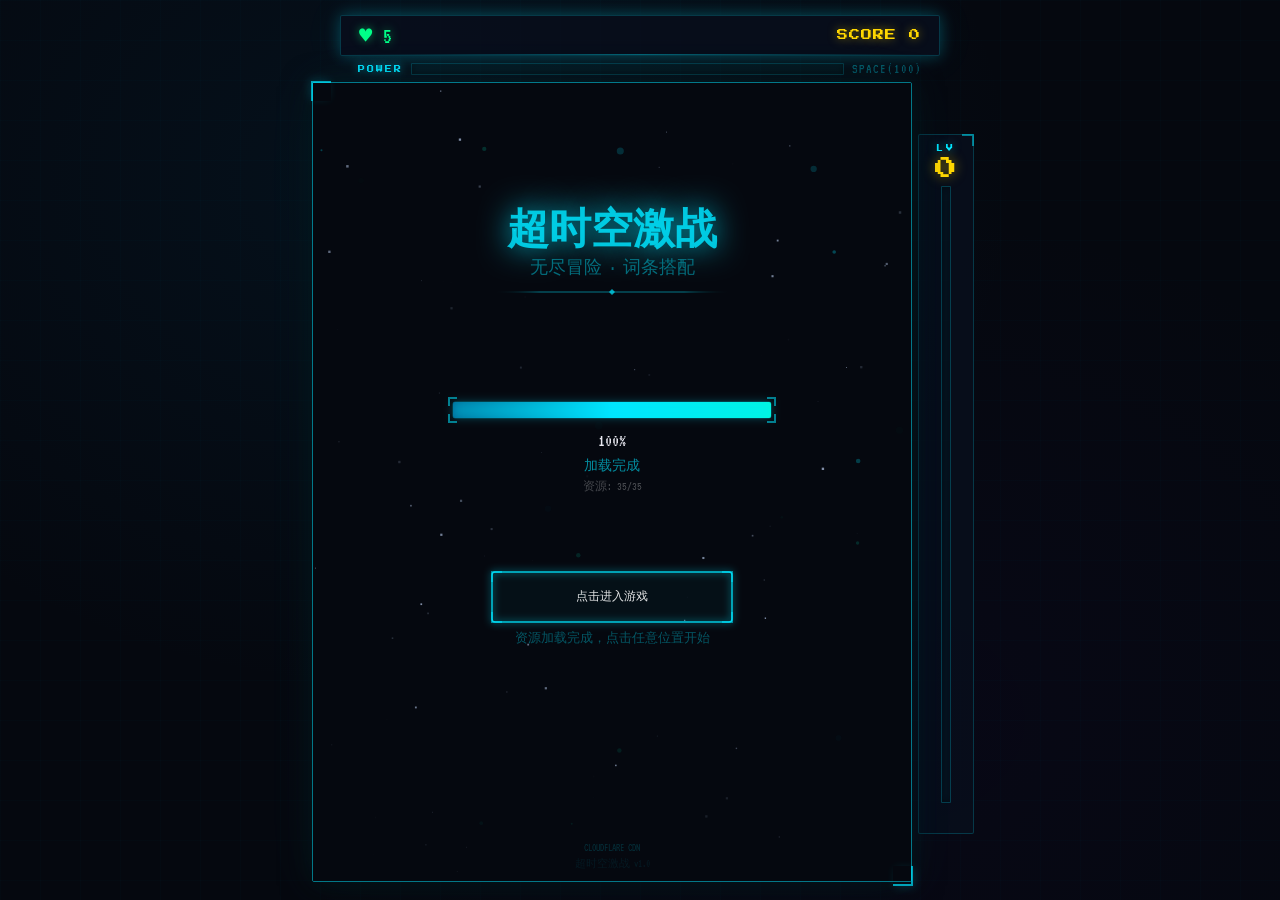
==== game/index.html @ 492d4cd5 "项目优化" ====
<!DOCTYPE html>
<html lang="zh">
<head>
    <meta charset="UTF-8">
    <meta name="viewport" content="width=device-width, initial-scale=1.0, maximum-scale=1.0, user-scalable=no, viewport-fit=cover">
    <title>超时空激战</title>
    <style>
        @import url('https://fonts.googleapis.com/css2?family=Press+Start+2P&family=VT323&display=swap');

        @font-face {
            font-family: 'HYPixel';
            src: url('font/HYPixel11pxU-2.ttf') format('truetype');
        }

        * {
            margin: 0;
            padding: 0;
            box-sizing: border-box;
        }

        :root {
            --sci-bg:             #05080f;
            --sci-bg-panel:       rgba(8, 14, 28, 0.88);
            --sci-bg-card:        rgba(12, 18, 38, 0.92);
            --sci-primary:        #00e5ff;
            --sci-primary-dim:    rgba(0, 229, 255, 0.12);
            --sci-primary-glow:   rgba(0, 229, 255, 0.35);
            --sci-accent:         #00ffcc;
            --sci-gold:           #ffd700;
            --sci-green:          #00ff88;
            --sci-red:            #ff3355;
            --sci-magenta:        #ff00e5;
            --sci-white:          #e8e8f0;
            --sci-dim:            rgba(255, 255, 255, 0.3);
            --sci-border:         rgba(0, 229, 255, 0.2);
            --sci-border-bright:  rgba(0, 229, 255, 0.5);
            --sci-glow-cyan:      0 0 15px rgba(0, 229, 255, 0.25), 0 0 40px rgba(0, 229, 255, 0.08);
            --sci-glow-green:     0 0 12px rgba(0, 255, 136, 0.3);
            --sci-glow-red:       0 0 12px rgba(255, 51, 85, 0.3);
            --sci-glow-gold:      0 0 12px rgba(255, 215, 0, 0.3);
            --sci-rare:           #00ff88;
            --sci-epic:           #bb66ff;
            --sci-legendary:      #ff3355;
        }

        body {
            display: flex;
            flex-direction: column;
            align-items: center;
            justify-content: center;
            min-height: 100vh;
            background:
                radial-gradient(ellipse at 30% 20%, rgba(0, 80, 120, 0.12) 0%, transparent 50%),
                radial-gradient(ellipse at 70% 80%, rgba(40, 0, 100, 0.08) 0%, transparent 50%),
                var(--sci-bg);
            font-family: 'VT323', monospace;
            overflow: hidden;
            touch-action: manipulation;
        }

        /* 细网格背景装饰 */
        body::before {
            content: '';
            position: fixed;
            top: 0; left: 0; right: 0; bottom: 0;
            background-image:
                linear-gradient(rgba(0, 229, 255, 0.015) 1px, transparent 1px),
                linear-gradient(90deg, rgba(0, 229, 255, 0.015) 1px, transparent 1px);
            background-size: 40px 40px;
            pointer-events: none;
            z-index: 0;
        }

        #game-wrap {
            display: flex;
            flex-direction: column;
            align-items: center;
            gap: 4px;
            position: relative;
            z-index: 1;
        }

        #game-row {
            display: flex;
            align-items: center;
            gap: 6px;
        }

        /* ── 通用面板样式 ── */
        .sci-panel {
            background: var(--sci-bg-panel);
            border: 1px solid var(--sci-border);
            backdrop-filter: blur(4px);
            -webkit-backdrop-filter: blur(4px);
            position: relative;
        }
        .sci-panel::before {
            content: '';
            position: absolute;
            top: -1px; left: -1px; right: -1px; bottom: -1px;
            border-radius: inherit;
            background: linear-gradient(135deg, rgba(0,229,255,0.15) 0%, transparent 40%, transparent 60%, rgba(0,229,255,0.08) 100%);
            pointer-events: none;
            z-index: 0;
        }

        /* ── 角落装饰 ── */
        .sci-corner {
            position: relative;
        }
        .sci-corner::after {
            content: '';
            position: absolute;
            top: -1px; left: -1px;
            width: 12px; height: 12px;
            border-top: 2px solid var(--sci-primary);
            border-left: 2px solid var(--sci-primary);
            opacity: 0.6;
            pointer-events: none;
        }

        /* ── Top Bar ── */
        #top-bar {
            display: flex;
            justify-content: space-between;
            align-items: center;
            width: 600px;
            padding: 7px 18px;
            background: var(--sci-bg-panel);
            border: 1px solid var(--sci-border);
            border-radius: 2px;
            box-shadow: var(--sci-glow-cyan);
            position: relative;
            overflow: hidden;
        }
        #top-bar::after {
            content: '';
            position: absolute;
            bottom: 0; left: 0; right: 0;
            height: 1px;
            background: linear-gradient(90deg, transparent, var(--sci-primary), transparent);
            opacity: 0.4;
        }

        #top-bar .life {
            color: var(--sci-green);
            font-family: 'VT323', monospace;
            font-size: 22px;
            font-weight: 400;
            width: 100px;
            text-shadow: 0 0 10px rgba(0, 255, 136, 0.5);
            letter-spacing: 1px;
        }

        #top-bar .score {
            color: var(--sci-gold);
            font-family: 'Press Start 2P', monospace;
            font-size: 11px;
            font-weight: 400;
            width: 150px;
            text-align: right;
            text-shadow: 0 0 10px rgba(255, 215, 0, 0.5);
            letter-spacing: 1px;
        }

        /* ── Boss Bar ── */
        #top-bar .boss-bar-wrap {
            display: none;
            flex: 1;
            flex-direction: column;
            align-items: center;
            gap: 3px;
            margin: 0 12px;
        }
        #top-bar .boss-bar-wrap.active { display: flex; }

        #top-bar .boss-name {
            color: var(--sci-red);
            font-family: 'VT323', monospace;
            font-size: 14px;
            letter-spacing: 3px;
            text-transform: uppercase;
            text-shadow: 0 0 10px rgba(255, 51, 85, 0.5);
        }

        #top-bar .boss-bar-bg {
            width: 100%;
            max-width: 280px;
            height: 14px;
            background: rgba(255, 51, 85, 0.06);
            border: 1px solid rgba(255, 51, 85, 0.25);
            border-radius: 1px;
            overflow: hidden;
            box-shadow: inset 0 0 6px rgba(0,0,0,0.6);
        }

        #top-bar .boss-bar-fill {
            height: 100%;
            background: linear-gradient(90deg, #ff3355, #ff6644, #ff3355);
            background-size: 200% 100%;
            animation: bossBarShimmer 2s linear infinite;
            width: 100%;
            transition: width 0.15s ease-out;
            border-radius: 1px;
            box-shadow: 0 0 10px rgba(255, 51, 85, 0.5);
        }

        @keyframes bossBarShimmer {
            0% { background-position: 200% 0; }
            100% { background-position: -200% 0; }
        }

        /* ── Energy Bar ── */
        #energy-bar-wrap {
            display: flex;
            align-items: center;
            gap: 8px;
            width: 600px;
            padding: 2px 18px;
        }

        #energy-label {
            color: var(--sci-primary);
            font-family: 'Press Start 2P', monospace;
            font-size: 7px;
            white-space: nowrap;
            letter-spacing: 2px;
            text-shadow: 0 0 8px rgba(0, 229, 255, 0.6);
        }

        #energy-bar-bg {
            flex: 1;
            height: 12px;
            background: rgba(0, 229, 255, 0.04);
            border: 1px solid rgba(0, 229, 255, 0.15);
            border-radius: 1px;
            overflow: hidden;
            box-shadow: inset 0 0 6px rgba(0,0,0,0.5);
        }

        #energy-bar-fill {
            height: 100%;
            background: linear-gradient(90deg, #003366, #00e5ff, #00ffcc);
            width: 0%;
            transition: width 0.15s ease-out;
            border-radius: 1px;
            box-shadow: 0 0 8px rgba(0, 229, 255, 0.4);
            position: relative;
        }
        #energy-bar-fill::after {
            content: '';
            position: absolute;
            top: 0; right: 0;
            width: 4px; height: 100%;
            background: rgba(255,255,255,0.6);
            border-radius: 1px;
        }

        #energy-bar-fill.full {
            background: linear-gradient(90deg, #ff8800, #ffd700, #fff3b0);
            box-shadow: 0 0 16px rgba(255, 215, 0, 0.8), 0 0 30px rgba(255, 215, 0, 0.3);
            animation: energyPulse 0.4s ease-in-out infinite alternate;
        }

        @keyframes energyPulse {
            0% { box-shadow: 0 0 10px rgba(255,215,0,0.5), 0 0 20px rgba(255,215,0,0.2); }
            100% { box-shadow: 0 0 20px rgba(255,215,0,1), 0 0 40px rgba(255,215,0,0.5); }
        }

        #energy-key-hint {
            color: rgba(0, 229, 255, 0.35);
            font-family: 'VT323', monospace;
            font-size: 14px;
            white-space: nowrap;
            letter-spacing: 1px;
        }

        /* ── Canvas ── */
        #canvas-wrap {
            position: relative;
            display: inline-block;
        }

        #canvas-inner {
            position: relative;
            display: inline-block;
        }

        canvas {
            border: 1px solid var(--sci-border-bright);
            border-radius: 2px;
            image-rendering: pixelated;
            image-rendering: crisp-edges;
            display: block;
            box-shadow:
                0 0 30px rgba(0, 229, 255, 0.08),
                0 0 60px rgba(0, 229, 255, 0.04),
                0 4px 30px rgba(0, 0, 0, 0.7),
                inset 0 0 60px rgba(0, 229, 255, 0.02);
            position: relative;
            z-index: 1;
            touch-action: none;
        }
        /* Canvas 四角光标装饰 */
        #canvas-wrap::before,
        #canvas-wrap::after {
            content: '';
            position: absolute;
            width: 18px; height: 18px;
            z-index: 2;
            pointer-events: none;
        }
        #canvas-wrap::before {
            top: -1px; left: -1px;
            border-top: 2px solid var(--sci-primary);
            border-left: 2px solid var(--sci-primary);
            opacity: 0.7;
            box-shadow: -2px -2px 8px rgba(0, 229, 255, 0.2);
        }
        #canvas-wrap::after {
            bottom: -1px; right: -1px;
            border-bottom: 2px solid var(--sci-primary);
            border-right: 2px solid var(--sci-primary);
            opacity: 0.7;
            box-shadow: 2px 2px 8px rgba(0, 229, 255, 0.2);
        }

        #crt-overlay {
            display: none;
        }

        /* ── Level Bar ── */
        #level-bar {
            display: flex;
            flex-direction: column;
            align-items: center;
            width: 56px;
            height: 700px;
            padding: 10px 5px;
            gap: 6px;
            background: var(--sci-bg-panel);
            border: 1px solid var(--sci-border);
            border-radius: 2px;
            position: relative;
        }
        #level-bar::after {
            content: '';
            position: absolute;
            top: -1px; right: -1px;
            width: 10px; height: 10px;
            border-top: 2px solid var(--sci-primary);
            border-right: 2px solid var(--sci-primary);
            opacity: 0.5;
            pointer-events: none;
        }

        #level-label {
            color: var(--sci-primary);
            font-family: 'Press Start 2P', monospace;
            font-size: 7px;
            letter-spacing: 3px;
            text-shadow: 0 0 8px rgba(0, 229, 255, 0.5);
        }

        #level-num {
            color: var(--sci-gold);
            font-family: 'Press Start 2P', monospace;
            font-size: 22px;
            line-height: 1;
            text-shadow: 0 0 12px rgba(255, 215, 0, 0.5);
        }

        #level-track {
            width: 10px;
            height: 100%;
            background: rgba(0, 229, 255, 0.04);
            border: 1px solid var(--sci-border);
            border-radius: 1px;
            overflow: hidden;
            display: flex;
            flex-direction: column;
            justify-content: flex-start;
            box-shadow: inset 0 0 6px rgba(0,0,0,0.5);
        }

        #level-fill {
            width: 100%;
            background: linear-gradient(180deg, #00ffcc, #00e5ff);
            border-radius: 1px;
            transition: height 0.3s ease-out;
            height: 0%;
            flex-shrink: 0;
            box-shadow: 0 0 6px rgba(0, 229, 255, 0.5);
        }

        #level-next {
            color: var(--sci-dim);
            font-family: 'VT323', monospace;
            font-size: 12px;
            text-align: center;
            min-height: 14px;
            letter-spacing: 0.5px;
        }

        #buff-list {
            display: flex;
            flex-direction: column;
            align-items: center;
            gap: 3px;
            width: 100%;
            padding: 4px 0;
        }

        .buff-tag {
            font-family: 'HYPixel', monospace;
            font-size: 14px;
            padding: 2px 6px;
            border-radius: 1px;
            background: rgba(0, 229, 255, 0.04);
            border-left: 2px solid var(--sci-white);
            border: 1px solid rgba(0, 229, 255, 0.08);
            border-left: 2px solid var(--sci-white);
            white-space: nowrap;
            width: 100%;
            text-align: center;
        }

        /* ── Mobile Layout Overrides ── */
        .is-mobile body {
            justify-content: flex-start;
            overflow: hidden;
            position: fixed;
            width: 100%;
            height: 100%;
            height: 100dvh;
        }

        .is-mobile #game-wrap {
            display: flex;
            flex-direction: column;
            align-items: center;
            width: 100vw;
            height: 100vh;
            height: 100dvh;
            gap: 0;
            transform: none !important;
            transform-origin: initial;
        }

        .is-mobile #top-bar,
        .is-mobile #energy-bar-wrap {
            display: none !important;
        }

        .is-mobile #game-row {
            display: flex;
            flex-direction: column;
            align-items: center;
            flex: 1;
            min-height: 0;
            gap: 0;
            width: 100%;
        }

        .is-mobile #game-row > div:first-child {
            display: none;
        }

        .is-mobile #level-bar {
            display: none !important;
        }

        .is-mobile #canvas-wrap {
            position: relative;
            display: flex;
            justify-content: center;
            align-items: center;
            width: 100%;
            flex: 1;
            min-height: 0;
            overflow: hidden;
        }

        .is-mobile #canvas-inner {
            position: relative;
            display: inline-block;
            line-height: 0;
        }

        .is-mobile #canvas-wrap::before,
        .is-mobile #canvas-wrap::after {
            display: none;
        }

        .is-mobile canvas {
            border: none;
            border-radius: 0;
            box-shadow: none;
            display: block;
            margin: 0 auto;
        }

        /* ── Mobile HUD Overlay ── */
        #mobile-hud-overlay { display: none; }
        .is-mobile #mobile-hud-overlay {
            display: flex;
            flex-direction: column;
            gap: 2px;
            position: absolute;
            top: 0; left: 0; right: 0;
            padding: 6px 10px;
            padding-top: calc(6px + env(safe-area-inset-top, 0px));
            background: linear-gradient(180deg, rgba(5,8,15,0.75) 0%, rgba(5,8,15,0.3) 70%, transparent 100%);
            z-index: 5;
            pointer-events: none;
        }

        .mhud-row {
            display: flex;
            justify-content: space-between;
            align-items: center;
        }
        .mhud-life {
            color: #00ff88;
            font-family: 'VT323', monospace;
            font-size: 20px;
            text-shadow: 0 0 8px rgba(0,255,136,0.5);
        }
        .mhud-level {
            color: #ffd700;
            font-family: 'Press Start 2P', monospace;
            font-size: 10px;
            text-shadow: 0 0 8px rgba(255,215,0,0.5);
        }
        .mhud-score {
            color: #ffd700;
            font-family: 'Press Start 2P', monospace;
            font-size: 10px;
            text-shadow: 0 0 8px rgba(255,215,0,0.5);
        }
        .mhud-energy-row {
            display: flex;
            align-items: center;
            gap: 6px;
        }
        .mhud-energy-bg {
            flex: 1;
            height: 8px;
            background: rgba(0,229,255,0.08);
            border: 1px solid rgba(0,229,255,0.2);
            border-radius: 1px;
            overflow: hidden;
        }
        .mhud-energy-fill {
            height: 100%;
            background: linear-gradient(90deg, #003366, #00e5ff, #00ffcc);
            width: 0%;
            transition: width 0.15s ease-out;
            border-radius: 1px;
        }
        .mhud-energy-fill.full {
            background: linear-gradient(90deg, #ff8800, #ffd700, #fff3b0);
            animation: energyPulse 0.4s ease-in-out infinite alternate;
        }
        .mhud-energy-hint {
            color: rgba(0,229,255,0.5);
            font-family: 'VT323', monospace;
            font-size: 13px;
            white-space: nowrap;
            min-width: 55px;
        }
        .mhud-boss-row {
            display: none;
            align-items: center;
            gap: 6px;
        }
        .mhud-boss-row.active { display: flex; }
        .mhud-boss-name {
            color: #ff3355;
            font-family: 'VT323', monospace;
            font-size: 12px;
            letter-spacing: 2px;
            white-space: nowrap;
        }
        .mhud-boss-bg {
            flex: 1;
            height: 10px;
            background: rgba(255,51,85,0.08);
            border: 1px solid rgba(255,51,85,0.25);
            border-radius: 1px;
            overflow: hidden;
        }
        .mhud-boss-fill {
            height: 100%;
            background: linear-gradient(90deg, #ff3355, #ff6644, #ff3355);
            width: 100%;
            transition: width 0.15s ease-out;
            border-radius: 1px;
        }

        /* ── Mobile Buff Overlay ── */
        #mobile-buff-overlay { display: none; }
        .is-mobile #mobile-buff-overlay {
            display: flex;
            flex-wrap: wrap;
            gap: 3px;
            position: absolute;
            bottom: 4px;
            left: 4px;
            max-width: 50%;
            z-index: 5;
            pointer-events: none;
        }
        .is-mobile #mobile-buff-overlay:empty { display: none; }
        .mbuff-tag {
            font-family: 'HYPixel', monospace;
            font-size: 11px;
            padding: 1px 4px;
            background: rgba(5,8,15,0.7);
            border-left: 2px solid #e8e8f0;
            white-space: nowrap;
        }

        /* ── Mobile Level Overlay ── */
        #mobile-level-overlay { display: none; }
        .is-mobile #mobile-level-overlay {
            display: flex;
            align-items: center;
            gap: 4px;
            position: absolute;
            bottom: 88px;
            right: 4px;
            padding: 2px 6px;
            background: rgba(5,8,15,0.6);
            border: 1px solid rgba(0,229,255,0.15);
            border-radius: 2px;
            z-index: 5;
            pointer-events: none;
        }
        #mlevel-num {
            color: #ffd700;
            font-family: 'Press Start 2P', monospace;
            font-size: 10px;
        }
        .mlevel-bar-bg {
            width: 40px;
            height: 6px;
            background: rgba(0,229,255,0.08);
            border: 1px solid rgba(0,229,255,0.15);
            border-radius: 1px;
            overflow: hidden;
        }
        .mlevel-bar-fill {
            height: 100%;
            background: linear-gradient(90deg, #00ffcc, #00e5ff);
            width: 0%;
            transition: width 0.3s ease-out;
            border-radius: 1px;
        }
        #mlevel-next {
            color: rgba(255,255,255,0.3);
            font-family: 'VT323', monospace;
            font-size: 11px;
        }

        /* ── Mobile Controls Area ── (hidden, replaced by canvas overlays) */
        #mobile-controls { display: none !important; }

        /* ── Mobile Canvas Overlay Buttons ── */
        .mobile-overlay-btn {
            display: none;
            position: absolute;
            z-index: 10;
            pointer-events: auto;
            touch-action: manipulation;
            -webkit-tap-highlight-color: transparent;
            user-select: none;
        }
        .is-mobile .mobile-overlay-btn { display: flex; }

        #mobile-oc-overlay {
            right: 12px;
            bottom: 16px;
            width: 64px;
            height: 64px;
            border-radius: 50%;
            background: rgba(255,215,0,0.1);
            border: 2px solid rgba(255,215,0,0.35);
            align-items: center;
            justify-content: center;
            color: rgba(255,215,0,0.8);
            font-family: 'Press Start 2P', monospace;
            font-size: 10px;
        }

        #mobile-pause-overlay {
            left: 8px;
            top: 8px;
            width: 40px;
            height: 40px;
            border-radius: 2px;
            background: rgba(8,14,28,0.82);
            border: 1px solid rgba(0,229,255,0.25);
            align-items: center;
            justify-content: center;
            gap: 3px;
        }
        #mobile-pause-overlay span {
            display: block;
            width: 4px;
            height: 14px;
            background: rgba(0,229,255,0.6);
            border-radius: 1px;
        }

        /* ── Mobile Landscape ── */
        @media (orientation: landscape) {
            .is-mobile #mobile-oc-overlay {
                width: 56px;
                height: 56px;
                font-size: 9px;
            }
        }
    </style>
</head>
<body>
    <div id="game-wrap">
        <div id="top-bar">
            <span class="life">&#9829; <span id="life-val">5</span></span>
            <span id="stage-info" style="display:none;color:#00e5ff;font-family:'Press Start 2P',monospace;font-size:9px;letter-spacing:2px;text-shadow:0 0 10px rgba(0,229,255,0.6);"></span>
            <div class="boss-bar-wrap" id="boss-bar-wrap">
                <span class="boss-name" id="boss-name">BOSS</span>
                <div class="boss-bar-bg">
                    <div class="boss-bar-fill" id="boss-bar-fill"></div>
                </div>
            </div>
            <span class="score">SCORE <span id="score-val">0</span></span>
        </div>
        <div id="energy-bar-wrap">
            <span id="energy-label">POWER</span>
            <div id="energy-bar-bg">
                <div id="energy-bar-fill"></div>
            </div>
            <span id="energy-key-hint">SPACE(100)</span>
        </div>
        <div id="game-row">
            <div>
                <div id="buff-list"></div>
            </div>
            <div id="canvas-wrap">
                <div id="canvas-inner">
                    <canvas id="gameCanvas"></canvas>
                    <div id="crt-overlay"></div>
                    <!-- Mobile overlay buttons (hidden on desktop via CSS) -->
                    <div id="mobile-pause-overlay" class="mobile-overlay-btn"><span></span><span></span></div>
                    <div id="mobile-oc-overlay" class="mobile-overlay-btn">OC</div>
                    <!-- Mobile HUD overlays (hidden on desktop via CSS) -->
                    <div id="mobile-hud-overlay">
                        <div class="mhud-row">
                            <span class="mhud-life">&#9829; <span id="mhud-life-val">5</span></span>
                            <span class="mhud-level">Lv.<span id="mhud-level-num">0</span></span>
                            <span class="mhud-score">SCORE <span id="mhud-score-val">0</span></span>
                        </div>
                        <div class="mhud-energy-row">
                            <div class="mhud-energy-bg">
                                <div class="mhud-energy-fill" id="mhud-energy-fill"></div>
                            </div>
                            <span class="mhud-energy-hint" id="mhud-energy-hint">OC(100)</span>
                        </div>
                        <div class="mhud-boss-row" id="mhud-boss-row">
                            <span class="mhud-boss-name" id="mhud-boss-name">BOSS</span>
                            <div class="mhud-boss-bg">
                                <div class="mhud-boss-fill" id="mhud-boss-fill"></div>
                            </div>
                        </div>
                    </div>
                    <div id="mobile-buff-overlay"></div>
                    <div id="mobile-level-overlay">
                        <span id="mlevel-num">0</span>
                        <div class="mlevel-bar-bg"><div class="mlevel-bar-fill" id="mlevel-fill"></div></div>
                        <span id="mlevel-next"></span>
                    </div>
                </div>
            </div>
            <div id="mobile-controls"></div>
            <div id="level-bar">
                <div id="level-label">LV</div>
                <div id="level-num">0</div>
                <div id="level-track">
                    <div id="level-fill"></div>
                </div>
                <div id="level-next"></div>
            </div>
        </div>
    </div>
    <script>var IS_MOBILE=/Mobi|Android|iPhone|iPad/i.test(navigator.userAgent)||('ontouchstart' in window&&Math.min(window.innerWidth,window.innerHeight)<768);if(IS_MOBILE)document.body.classList.add('is-mobile');</script>
    <script src="js/core.js"></script>
    <script src="js/constants.js"></script>
    <script src="js/save.js"></script>
    <script src="js/audio.js"></script>
    <script src="js/state.js"></script>
    <script src="js/levels.js"></script>
    <script src="js/entities/particle.js"></script>
    <script src="js/systems/background.js"></script>
    <script src="js/systems/collision.js"></script>
    <script src="js/ui/common.js"></script>

    <!-- 战机注册表 + 具体战机 -->
    <script src="js/entities/craft.js"></script>
    <script src="js/crafts/default.js"></script>
    <script src="js/crafts/skysovereign.js"></script>
    <script src="js/crafts/mozi.js"></script>
    <script src="js/crafts/chiHong.js"></script>
    <script src="js/systems/buff.js"></script>
    <script src="js/ui/hud.js"></script>
    <script src="js/ui/startScreen.js"></script>
    <script src="js/ui/levelMap.js"></script>
    <script src="js/ui/debugger.js"></script>
    <script src="js/ui/pauseOverlay.js"></script>
    <script src="js/ui/gameOver.js"></script>
    <script src="js/entities/player.js"></script>
    <script src="js/entities/bullet.js"></script>
    <script src="js/entities/gem.js"></script>

    <!-- 敌人注册表 + 具体敌人 -->
    <script src="js/entities/enemy.js"></script>
    <script src="js/entities/enemies/basic.js"></script>
    <script src="js/entities/enemies/shooter.js"></script>
    <script src="js/entities/enemies/rusher.js"></script>
    <script src="js/entities/enemies/minion.js"></script>
    <script src="js/entities/enemies/spinner.js"></script>
    <script src="js/entities/enemies/phantom.js"></script>

    <!-- Boss 注册表 + 具体 Boss -->
    <script src="js/entities/boss.js"></script>
    <script src="js/entities/bosses/one_eye_king.js"></script>
    <script src="js/entities/bosses/night_fury.js"></script>
    <script src="js/entities/bosses/ice_evil_king.js"></script>
    <script src="js/entities/bosses/julingshen.js"></script>

    <script src="js/input.js"></script>
    <script src="js/gameLoop.js"></script>
    <script src="js/main.js"></script>
    <script src="js/mobile.js"></script>
</body>
</html>
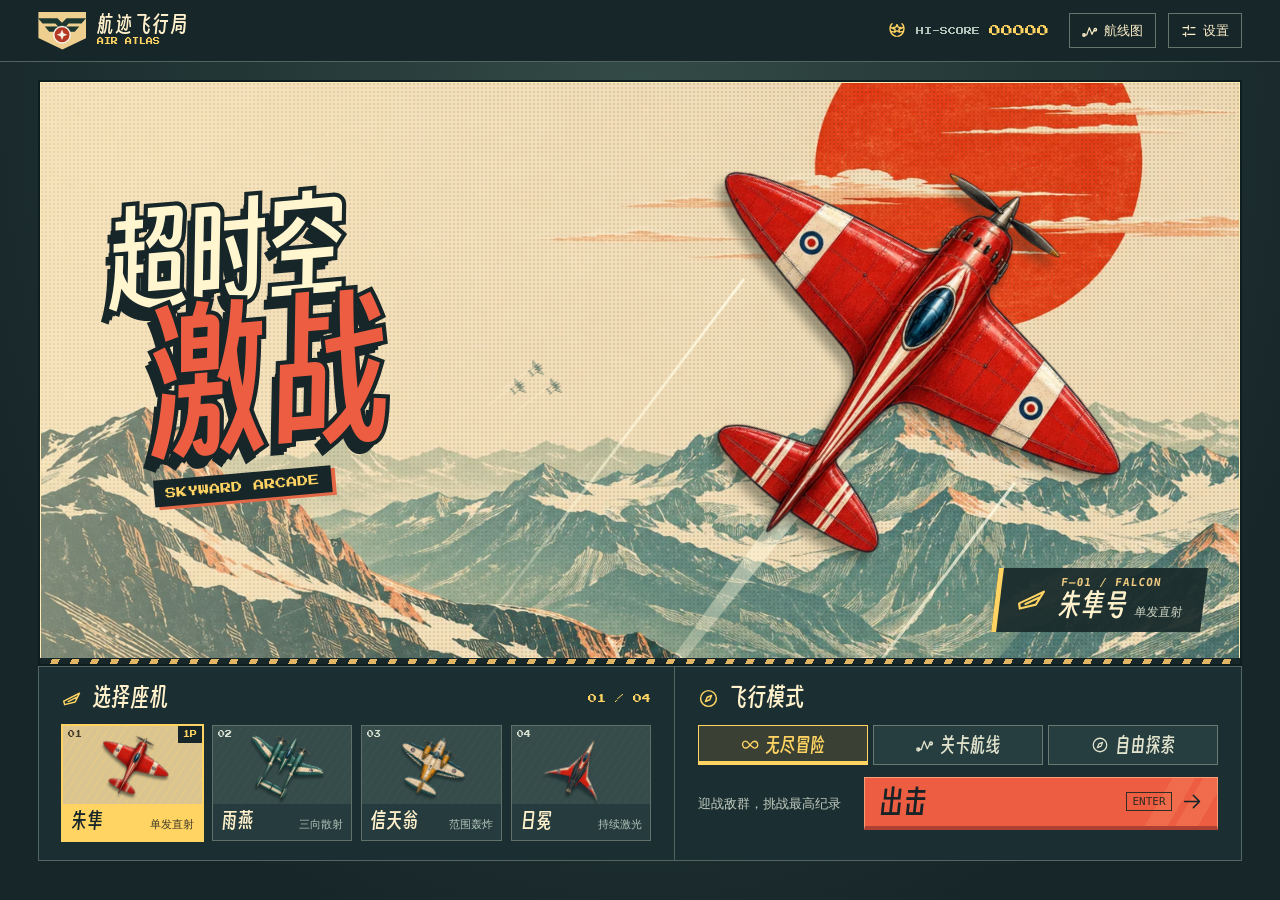
==== commit 03ea98c9: "深度修改" ====
--- a/game/index.html
+++ b/game/index.html
@@ -1,799 +1,76 @@
-<!DOCTYPE html>
-<html lang="zh">
+<!doctype html>
+<html lang="zh-CN">
 <head>
-    <meta charset="UTF-8">
-    <meta name="viewport" content="width=device-width, initial-scale=1.0, maximum-scale=1.0, user-scalable=no, viewport-fit=cover">
-    <title>超时空激战</title>
-    <style>
-        @import url('https://fonts.googleapis.com/css2?family=Press+Start+2P&family=VT323&display=swap');
-
-        @font-face {
-            font-family: 'HYPixel';
-            src: url('font/HYPixel11pxU-2.ttf') format('truetype');
-        }
-
-        * {
-            margin: 0;
-            padding: 0;
-            box-sizing: border-box;
-        }
-
-        :root {
-            --sci-bg:             #05080f;
-            --sci-bg-panel:       rgba(8, 14, 28, 0.88);
-            --sci-bg-card:        rgba(12, 18, 38, 0.92);
-            --sci-primary:        #00e5ff;
-            --sci-primary-dim:    rgba(0, 229, 255, 0.12);
-            --sci-primary-glow:   rgba(0, 229, 255, 0.35);
-            --sci-accent:         #00ffcc;
-            --sci-gold:           #ffd700;
-            --sci-green:          #00ff88;
-            --sci-red:            #ff3355;
-            --sci-magenta:        #ff00e5;
-            --sci-white:          #e8e8f0;
-            --sci-dim:            rgba(255, 255, 255, 0.3);
-            --sci-border:         rgba(0, 229, 255, 0.2);
-            --sci-border-bright:  rgba(0, 229, 255, 0.5);
-            --sci-glow-cyan:      0 0 15px rgba(0, 229, 255, 0.25), 0 0 40px rgba(0, 229, 255, 0.08);
-            --sci-glow-green:     0 0 12px rgba(0, 255, 136, 0.3);
-            --sci-glow-red:       0 0 12px rgba(255, 51, 85, 0.3);
-            --sci-glow-gold:      0 0 12px rgba(255, 215, 0, 0.3);
-            --sci-rare:           #00ff88;
-            --sci-epic:           #bb66ff;
-            --sci-legendary:      #ff3355;
-        }
-
-        body {
-            display: flex;
-            flex-direction: column;
-            align-items: center;
-            justify-content: center;
-            min-height: 100vh;
-            background:
-                radial-gradient(ellipse at 30% 20%, rgba(0, 80, 120, 0.12) 0%, transparent 50%),
-                radial-gradient(ellipse at 70% 80%, rgba(40, 0, 100, 0.08) 0%, transparent 50%),
-                var(--sci-bg);
-            font-family: 'VT323', monospace;
-            overflow: hidden;
-            touch-action: manipulation;
-        }
-
-        /* 细网格背景装饰 */
-        body::before {
-            content: '';
-            position: fixed;
-            top: 0; left: 0; right: 0; bottom: 0;
-            background-image:
-                linear-gradient(rgba(0, 229, 255, 0.015) 1px, transparent 1px),
-                linear-gradient(90deg, rgba(0, 229, 255, 0.015) 1px, transparent 1px);
-            background-size: 40px 40px;
-            pointer-events: none;
-            z-index: 0;
-        }
-
-        #game-wrap {
-            display: flex;
-            flex-direction: column;
-            align-items: center;
-            gap: 4px;
-            position: relative;
-            z-index: 1;
-        }
-
-        #game-row {
-            display: flex;
-            align-items: center;
-            gap: 6px;
-        }
-
-        /* ── 通用面板样式 ── */
-        .sci-panel {
-            background: var(--sci-bg-panel);
-            border: 1px solid var(--sci-border);
-            backdrop-filter: blur(4px);
-            -webkit-backdrop-filter: blur(4px);
-            position: relative;
-        }
-        .sci-panel::before {
-            content: '';
-            position: absolute;
-            top: -1px; left: -1px; right: -1px; bottom: -1px;
-            border-radius: inherit;
-            background: linear-gradient(135deg, rgba(0,229,255,0.15) 0%, transparent 40%, transparent 60%, rgba(0,229,255,0.08) 100%);
-            pointer-events: none;
-            z-index: 0;
-        }
-
-        /* ── 角落装饰 ── */
-        .sci-corner {
-            position: relative;
-        }
-        .sci-corner::after {
-            content: '';
-            position: absolute;
-            top: -1px; left: -1px;
-            width: 12px; height: 12px;
-            border-top: 2px solid var(--sci-primary);
-            border-left: 2px solid var(--sci-primary);
-            opacity: 0.6;
-            pointer-events: none;
-        }
-
-        /* ── Top Bar ── */
-        #top-bar {
-            display: flex;
-            justify-content: space-between;
-            align-items: center;
-            width: 600px;
-            padding: 7px 18px;
-            background: var(--sci-bg-panel);
-            border: 1px solid var(--sci-border);
-            border-radius: 2px;
-            box-shadow: var(--sci-glow-cyan);
-            position: relative;
-            overflow: hidden;
-        }
-        #top-bar::after {
-            content: '';
-            position: absolute;
-            bottom: 0; left: 0; right: 0;
-            height: 1px;
-            background: linear-gradient(90deg, transparent, var(--sci-primary), transparent);
-            opacity: 0.4;
-        }
-
-        #top-bar .life {
-            color: var(--sci-green);
-            font-family: 'VT323', monospace;
-            font-size: 22px;
-            font-weight: 400;
-            width: 100px;
-            text-shadow: 0 0 10px rgba(0, 255, 136, 0.5);
-            letter-spacing: 1px;
-        }
-
-        #top-bar .score {
-            color: var(--sci-gold);
-            font-family: 'Press Start 2P', monospace;
-            font-size: 11px;
-            font-weight: 400;
-            width: 150px;
-            text-align: right;
-            text-shadow: 0 0 10px rgba(255, 215, 0, 0.5);
-            letter-spacing: 1px;
-        }
-
-        /* ── Boss Bar ── */
-        #top-bar .boss-bar-wrap {
-            display: none;
-            flex: 1;
-            flex-direction: column;
-            align-items: center;
-            gap: 3px;
-            margin: 0 12px;
-        }
-        #top-bar .boss-bar-wrap.active { display: flex; }
-
-        #top-bar .boss-name {
-            color: var(--sci-red);
-            font-family: 'VT323', monospace;
-            font-size: 14px;
-            letter-spacing: 3px;
-            text-transform: uppercase;
-            text-shadow: 0 0 10px rgba(255, 51, 85, 0.5);
-        }
-
-        #top-bar .boss-bar-bg {
-            width: 100%;
-            max-width: 280px;
-            height: 14px;
-            background: rgba(255, 51, 85, 0.06);
-            border: 1px solid rgba(255, 51, 85, 0.25);
-            border-radius: 1px;
-            overflow: hidden;
-            box-shadow: inset 0 0 6px rgba(0,0,0,0.6);
-        }
-
-        #top-bar .boss-bar-fill {
-            height: 100%;
-            background: linear-gradient(90deg, #ff3355, #ff6644, #ff3355);
-            background-size: 200% 100%;
-            animation: bossBarShimmer 2s linear infinite;
-            width: 100%;
-            transition: width 0.15s ease-out;
-            border-radius: 1px;
-            box-shadow: 0 0 10px rgba(255, 51, 85, 0.5);
-        }
-
-        @keyframes bossBarShimmer {
-            0% { background-position: 200% 0; }
-            100% { background-position: -200% 0; }
-        }
-
-        /* ── Energy Bar ── */
-        #energy-bar-wrap {
-            display: flex;
-            align-items: center;
-            gap: 8px;
-            width: 600px;
-            padding: 2px 18px;
-        }
-
-        #energy-label {
-            color: var(--sci-primary);
-            font-family: 'Press Start 2P', monospace;
-            font-size: 7px;
-            white-space: nowrap;
-            letter-spacing: 2px;
-            text-shadow: 0 0 8px rgba(0, 229, 255, 0.6);
-        }
-
-        #energy-bar-bg {
-            flex: 1;
-            height: 12px;
-            background: rgba(0, 229, 255, 0.04);
-            border: 1px solid rgba(0, 229, 255, 0.15);
-            border-radius: 1px;
-            overflow: hidden;
-            box-shadow: inset 0 0 6px rgba(0,0,0,0.5);
-        }
-
-        #energy-bar-fill {
-            height: 100%;
-            background: linear-gradient(90deg, #003366, #00e5ff, #00ffcc);
-            width: 0%;
-            transition: width 0.15s ease-out;
-            border-radius: 1px;
-            box-shadow: 0 0 8px rgba(0, 229, 255, 0.4);
-            position: relative;
-        }
-        #energy-bar-fill::after {
-            content: '';
-            position: absolute;
-            top: 0; right: 0;
-            width: 4px; height: 100%;
-            background: rgba(255,255,255,0.6);
-            border-radius: 1px;
-        }
-
-        #energy-bar-fill.full {
-            background: linear-gradient(90deg, #ff8800, #ffd700, #fff3b0);
-            box-shadow: 0 0 16px rgba(255, 215, 0, 0.8), 0 0 30px rgba(255, 215, 0, 0.3);
-            animation: energyPulse 0.4s ease-in-out infinite alternate;
-        }
-
-        @keyframes energyPulse {
-            0% { box-shadow: 0 0 10px rgba(255,215,0,0.5), 0 0 20px rgba(255,215,0,0.2); }
-            100% { box-shadow: 0 0 20px rgba(255,215,0,1), 0 0 40px rgba(255,215,0,0.5); }
-        }
-
-        #energy-key-hint {
-            color: rgba(0, 229, 255, 0.35);
-            font-family: 'VT323', monospace;
-            font-size: 14px;
-            white-space: nowrap;
-            letter-spacing: 1px;
-        }
-
-        /* ── Canvas ── */
-        #canvas-wrap {
-            position: relative;
-            display: inline-block;
-        }
-
-        #canvas-inner {
-            position: relative;
-            display: inline-block;
-        }
-
-        canvas {
-            border: 1px solid var(--sci-border-bright);
-            border-radius: 2px;
-            image-rendering: pixelated;
-            image-rendering: crisp-edges;
-            display: block;
-            box-shadow:
-                0 0 30px rgba(0, 229, 255, 0.08),
-                0 0 60px rgba(0, 229, 255, 0.04),
-                0 4px 30px rgba(0, 0, 0, 0.7),
-                inset 0 0 60px rgba(0, 229, 255, 0.02);
-            position: relative;
-            z-index: 1;
-            touch-action: none;
-        }
-        /* Canvas 四角光标装饰 */
-        #canvas-wrap::before,
-        #canvas-wrap::after {
-            content: '';
-            position: absolute;
-            width: 18px; height: 18px;
-            z-index: 2;
-            pointer-events: none;
-        }
-        #canvas-wrap::before {
-            top: -1px; left: -1px;
-            border-top: 2px solid var(--sci-primary);
-            border-left: 2px solid var(--sci-primary);
-            opacity: 0.7;
-            box-shadow: -2px -2px 8px rgba(0, 229, 255, 0.2);
-        }
-        #canvas-wrap::after {
-            bottom: -1px; right: -1px;
-            border-bottom: 2px solid var(--sci-primary);
-            border-right: 2px solid var(--sci-primary);
-            opacity: 0.7;
-            box-shadow: 2px 2px 8px rgba(0, 229, 255, 0.2);
-        }
-
-        #crt-overlay {
-            display: none;
-        }
-
-        /* ── Level Bar ── */
-        #level-bar {
-            display: flex;
-            flex-direction: column;
-            align-items: center;
-            width: 56px;
-            height: 700px;
-            padding: 10px 5px;
-            gap: 6px;
-            background: var(--sci-bg-panel);
-            border: 1px solid var(--sci-border);
-            border-radius: 2px;
-            position: relative;
-        }
-        #level-bar::after {
-            content: '';
-            position: absolute;
-            top: -1px; right: -1px;
-            width: 10px; height: 10px;
-            border-top: 2px solid var(--sci-primary);
-            border-right: 2px solid var(--sci-primary);
-            opacity: 0.5;
-            pointer-events: none;
-        }
-
-        #level-label {
-            color: var(--sci-primary);
-            font-family: 'Press Start 2P', monospace;
-            font-size: 7px;
-            letter-spacing: 3px;
-            text-shadow: 0 0 8px rgba(0, 229, 255, 0.5);
-        }
-
-        #level-num {
-            color: var(--sci-gold);
-            font-family: 'Press Start 2P', monospace;
-            font-size: 22px;
-            line-height: 1;
-            text-shadow: 0 0 12px rgba(255, 215, 0, 0.5);
-        }
-
-        #level-track {
-            width: 10px;
-            height: 100%;
-            background: rgba(0, 229, 255, 0.04);
-            border: 1px solid var(--sci-border);
-            border-radius: 1px;
-            overflow: hidden;
-            display: flex;
-            flex-direction: column;
-            justify-content: flex-start;
-            box-shadow: inset 0 0 6px rgba(0,0,0,0.5);
-        }
-
-        #level-fill {
-            width: 100%;
-            background: linear-gradient(180deg, #00ffcc, #00e5ff);
-            border-radius: 1px;
-            transition: height 0.3s ease-out;
-            height: 0%;
-            flex-shrink: 0;
-            box-shadow: 0 0 6px rgba(0, 229, 255, 0.5);
-        }
-
-        #level-next {
-            color: var(--sci-dim);
-            font-family: 'VT323', monospace;
-            font-size: 12px;
-            text-align: center;
-            min-height: 14px;
-            letter-spacing: 0.5px;
-        }
-
-        #buff-list {
-            display: flex;
-            flex-direction: column;
-            align-items: center;
-            gap: 3px;
-            width: 100%;
-            padding: 4px 0;
-        }
-
-        .buff-tag {
-            font-family: 'HYPixel', monospace;
-            font-size: 14px;
-            padding: 2px 6px;
-            border-radius: 1px;
-            background: rgba(0, 229, 255, 0.04);
-            border-left: 2px solid var(--sci-white);
-            border: 1px solid rgba(0, 229, 255, 0.08);
-            border-left: 2px solid var(--sci-white);
-            white-space: nowrap;
-            width: 100%;
-            text-align: center;
-        }
-
-        /* ── Mobile Layout Overrides ── */
-        .is-mobile body {
-            justify-content: flex-start;
-            overflow: hidden;
-            position: fixed;
-            width: 100%;
-            height: 100%;
-            height: 100dvh;
-        }
-
-        .is-mobile #game-wrap {
-            display: flex;
-            flex-direction: column;
-            align-items: center;
-            width: 100vw;
-            height: 100vh;
-            height: 100dvh;
-            gap: 0;
-            transform: none !important;
-            transform-origin: initial;
-        }
-
-        .is-mobile #top-bar,
-        .is-mobile #energy-bar-wrap {
-            display: none !important;
-        }
-
-        .is-mobile #game-row {
-            display: flex;
-            flex-direction: column;
-            align-items: center;
-            flex: 1;
-            min-height: 0;
-            gap: 0;
-            width: 100%;
-        }
-
-        .is-mobile #game-row > div:first-child {
-            display: none;
-        }
-
-        .is-mobile #level-bar {
-            display: none !important;
-        }
-
-        .is-mobile #canvas-wrap {
-            position: relative;
-            display: flex;
-            justify-content: center;
-            align-items: center;
-            width: 100%;
-            flex: 1;
-            min-height: 0;
-            overflow: hidden;
-        }
-
-        .is-mobile #canvas-inner {
-            position: relative;
-            display: inline-block;
-            line-height: 0;
-        }
-
-        .is-mobile #canvas-wrap::before,
-        .is-mobile #canvas-wrap::after {
-            display: none;
-        }
-
-        .is-mobile canvas {
-            border: none;
-            border-radius: 0;
-            box-shadow: none;
-            display: block;
-            margin: 0 auto;
-        }
-
-        /* ── Mobile HUD Overlay ── */
-        #mobile-hud-overlay { display: none; }
-        .is-mobile #mobile-hud-overlay {
-            display: flex;
-            flex-direction: column;
-            gap: 2px;
-            position: absolute;
-            top: 0; left: 0; right: 0;
-            padding: 6px 10px;
-            padding-top: calc(6px + env(safe-area-inset-top, 0px));
-            background: linear-gradient(180deg, rgba(5,8,15,0.75) 0%, rgba(5,8,15,0.3) 70%, transparent 100%);
-            z-index: 5;
-            pointer-events: none;
-        }
-
-        .mhud-row {
-            display: flex;
-            justify-content: space-between;
-            align-items: center;
-        }
-        .mhud-life {
-            color: #00ff88;
-            font-family: 'VT323', monospace;
-            font-size: 20px;
-            text-shadow: 0 0 8px rgba(0,255,136,0.5);
-        }
-        .mhud-level {
-            color: #ffd700;
-            font-family: 'Press Start 2P', monospace;
-            font-size: 10px;
-            text-shadow: 0 0 8px rgba(255,215,0,0.5);
-        }
-        .mhud-score {
-            color: #ffd700;
-            font-family: 'Press Start 2P', monospace;
-            font-size: 10px;
-            text-shadow: 0 0 8px rgba(255,215,0,0.5);
-        }
-        .mhud-energy-row {
-            display: flex;
-            align-items: center;
-            gap: 6px;
-        }
-        .mhud-energy-bg {
-            flex: 1;
-            height: 8px;
-            background: rgba(0,229,255,0.08);
-            border: 1px solid rgba(0,229,255,0.2);
-            border-radius: 1px;
-            overflow: hidden;
-        }
-        .mhud-energy-fill {
-            height: 100%;
-            background: linear-gradient(90deg, #003366, #00e5ff, #00ffcc);
-            width: 0%;
-            transition: width 0.15s ease-out;
-            border-radius: 1px;
-        }
-        .mhud-energy-fill.full {
-            background: linear-gradient(90deg, #ff8800, #ffd700, #fff3b0);
-            animation: energyPulse 0.4s ease-in-out infinite alternate;
-        }
-        .mhud-energy-hint {
-            color: rgba(0,229,255,0.5);
-            font-family: 'VT323', monospace;
-            font-size: 13px;
-            white-space: nowrap;
-            min-width: 55px;
-        }
-        .mhud-boss-row {
-            display: none;
-            align-items: center;
-            gap: 6px;
-        }
-        .mhud-boss-row.active { display: flex; }
-        .mhud-boss-name {
-            color: #ff3355;
-            font-family: 'VT323', monospace;
-            font-size: 12px;
-            letter-spacing: 2px;
-            white-space: nowrap;
-        }
-        .mhud-boss-bg {
-            flex: 1;
-            height: 10px;
-            background: rgba(255,51,85,0.08);
-            border: 1px solid rgba(255,51,85,0.25);
-            border-radius: 1px;
-            overflow: hidden;
-        }
-        .mhud-boss-fill {
-            height: 100%;
-            background: linear-gradient(90deg, #ff3355, #ff6644, #ff3355);
-            width: 100%;
-            transition: width 0.15s ease-out;
-            border-radius: 1px;
-        }
-
-        /* ── Mobile Buff Overlay ── */
-        #mobile-buff-overlay { display: none; }
-        .is-mobile #mobile-buff-overlay {
-            display: flex;
-            flex-wrap: wrap;
-            gap: 3px;
-            position: absolute;
-            bottom: 4px;
-            left: 4px;
-            max-width: 50%;
-            z-index: 5;
-            pointer-events: none;
-        }
-        .is-mobile #mobile-buff-overlay:empty { display: none; }
-        .mbuff-tag {
-            font-family: 'HYPixel', monospace;
-            font-size: 11px;
-            padding: 1px 4px;
-            background: rgba(5,8,15,0.7);
-            border-left: 2px solid #e8e8f0;
-            white-space: nowrap;
-        }
-
-        /* ── Mobile Level Overlay ── */
-        #mobile-level-overlay { display: none; }
-        .is-mobile #mobile-level-overlay {
-            display: flex;
-            align-items: center;
-            gap: 4px;
-            position: absolute;
-            bottom: 88px;
-            right: 4px;
-            padding: 2px 6px;
-            background: rgba(5,8,15,0.6);
-            border: 1px solid rgba(0,229,255,0.15);
-            border-radius: 2px;
-            z-index: 5;
-            pointer-events: none;
-        }
-        #mlevel-num {
-            color: #ffd700;
-            font-family: 'Press Start 2P', monospace;
-            font-size: 10px;
-        }
-        .mlevel-bar-bg {
-            width: 40px;
-            height: 6px;
-            background: rgba(0,229,255,0.08);
-            border: 1px solid rgba(0,229,255,0.15);
-            border-radius: 1px;
-            overflow: hidden;
-        }
-        .mlevel-bar-fill {
-            height: 100%;
-            background: linear-gradient(90deg, #00ffcc, #00e5ff);
-            width: 0%;
-            transition: width 0.3s ease-out;
-            border-radius: 1px;
-        }
-        #mlevel-next {
-            color: rgba(255,255,255,0.3);
-            font-family: 'VT323', monospace;
-            font-size: 11px;
-        }
-
-        /* ── Mobile Controls Area ── (hidden, replaced by canvas overlays) */
-        #mobile-controls { display: none !important; }
-
-        /* ── Mobile Canvas Overlay Buttons ── */
-        .mobile-overlay-btn {
-            display: none;
-            position: absolute;
-            z-index: 10;
-            pointer-events: auto;
-            touch-action: manipulation;
-            -webkit-tap-highlight-color: transparent;
-            user-select: none;
-        }
-        .is-mobile .mobile-overlay-btn { display: flex; }
-
-        #mobile-oc-overlay {
-            right: 12px;
-            bottom: 16px;
-            width: 64px;
-            height: 64px;
-            border-radius: 50%;
-            background: rgba(255,215,0,0.1);
-            border: 2px solid rgba(255,215,0,0.35);
-            align-items: center;
-            justify-content: center;
-            color: rgba(255,215,0,0.8);
-            font-family: 'Press Start 2P', monospace;
-            font-size: 10px;
-        }
-
-        #mobile-pause-overlay {
-            left: 8px;
-            top: 8px;
-            width: 40px;
-            height: 40px;
-            border-radius: 2px;
-            background: rgba(8,14,28,0.82);
-            border: 1px solid rgba(0,229,255,0.25);
-            align-items: center;
-            justify-content: center;
-            gap: 3px;
-        }
-        #mobile-pause-overlay span {
-            display: block;
-            width: 4px;
-            height: 14px;
-            background: rgba(0,229,255,0.6);
-            border-radius: 1px;
-        }
-
-        /* ── Mobile Landscape ── */
-        @media (orientation: landscape) {
-            .is-mobile #mobile-oc-overlay {
-                width: 56px;
-                height: 56px;
-                font-size: 9px;
-            }
-        }
-    </style>
+    <meta charset="utf-8">
+    <meta name="viewport" content="width=device-width, initial-scale=1, viewport-fit=cover">
+    <meta name="theme-color" content="#172629">
+    <title>超时空激战 · 航迹飞行局</title>
+    <link rel="icon" href="art/roundel.svg" type="image/svg+xml">
+    <link rel="stylesheet" href="interface.css">
+    <link rel="stylesheet" href="arcade-menu.css">
+    <link rel="stylesheet" href="flight.css">
 </head>
 <body>
-    <div id="game-wrap">
-        <div id="top-bar">
-            <span class="life">&#9829; <span id="life-val">5</span></span>
-            <span id="stage-info" style="display:none;color:#00e5ff;font-family:'Press Start 2P',monospace;font-size:9px;letter-spacing:2px;text-shadow:0 0 10px rgba(0,229,255,0.6);"></span>
-            <div class="boss-bar-wrap" id="boss-bar-wrap">
-                <span class="boss-name" id="boss-name">BOSS</span>
-                <div class="boss-bar-bg">
-                    <div class="boss-bar-fill" id="boss-bar-fill"></div>
+    <header class="mast">
+        <div class="mast-inner">
+            <button class="brand" data-action="hangar" id="nav-hangar" aria-label="返回飞行机库" aria-current="page">
+                <img src="art/roundel.svg" width="48" height="40" alt=""><span><b>航迹飞行局</b><small>AIR ATLAS</small></span>
+            </button>
+            <div class="pilot-record" aria-label="最高纪录"><i data-icon="laurel"></i><span lang="en">HI-SCORE</span><b id="best-score" class="mono">00000</b></div>
+            <button class="command" data-action="routes" id="nav-routes"><i data-icon="route"></i><span>航线图</span></button>
+            <button class="command" id="open-settings" data-action="settings" aria-label="设置"><i data-icon="sliders"></i><span>设置</span></button>
+        </div>
+    </header>
+    <main id="lobby" aria-labelledby="game-title">
+        <div class="command-deck">
+            <section class="poster" aria-labelledby="game-title">
+                <canvas id="hangar-sky" aria-hidden="true"></canvas>
+                <div class="poster-title"><h1 id="game-title"><span>超时空</span><strong>激战</strong></h1><span class="title-kicker" lang="en">SKYWARD ARCADE</span></div>
+                <div class="flyby"><div class="formation"><span class="wing-trail left"></span><span class="wing-trail right"></span><span class="engine-flare"></span><img id="poster-plane" src="art/default.webp" alt=""></div></div>
+                <div class="pilot-tag"><i data-icon="wing"></i><div><small id="plane-code" class="en"></small><strong id="plane-title"></strong><span id="plane-role"></span></div></div>
+            </section>
+            <section class="fleet" aria-labelledby="fleet-title">
+                <header class="section-bar"><h2 id="fleet-title"><i data-icon="wing"></i>选择座机</h2><span id="fleet-count" class="mono"></span></header>
+                <div id="fleet-options"></div>
+            </section>
+            <section class="dispatch" aria-labelledby="dispatch-title">
+                <header class="section-bar"><h2 id="dispatch-title"><i data-icon="compass"></i>飞行模式</h2></header>
+                <div id="mode-options" role="group" aria-labelledby="dispatch-title"></div>
+                <div class="sortie-line"><p id="mode-brief"></p><button type="button" class="primary launch" id="launch" data-action="launch"><span>出击</span><kbd>ENTER</kbd><i data-icon="arrow"></i></button></div>
+            </section>
+        </div>
+    </main>
+    <main id="routes" class="desk" hidden>
+        <div class="route-layout">
+            <section class="route-poster">
+                <div class="section-eyebrow">ROUTE ATLAS</div><h1>航线图</h1>
+                <div id="map-diagram"></div><div class="route-map-note"><b id="map-name"></b><span id="map-progress"></span></div>
+            </section>
+            <section class="schedule"><header class="section-bar"><h2>选择作战航段</h2><span class="mono">01 — 07</span></header><div id="route-list"></div><button class="primary" data-action="start-level">执飞此航段 <i data-icon="arrow"></i></button></section>
+        </div>
+    </main>
+    <main id="flight" hidden>
+        <div class="flight-layout">
+            <div class="airspace">
+                <canvas id="gameCanvas" width="600" height="800" tabindex="-1" aria-label="飞行空域，使用方向键、WASD 或触屏拖动战机"></canvas>
+                <div class="field-alert" id="field-alert" role="status" hidden></div>
+            </div>
+            <aside class="instruments" aria-label="飞行仪表">
+                <header class="instrument-title"><div><small class="en" id="flight-heading">FLIGHT LOG</small><h2 id="flight-mode"></h2></div><button data-action="pause" id="pause" aria-label="暂停飞行"><i data-icon="pause"></i></button></header>
+                <div class="score-read"><span>飞行得分</span><b id="flight-score" class="mono"></b></div>
+                <div class="dials">
+                    <div class="dial"><span>机体</span><div class="life-pips" id="life-pips"></div></div>
+                    <div class="dial"><span>升级进度</span><div class="meter" id="xp-meter" role="progressbar" aria-label="升级进度" aria-valuemin="0" aria-valuemax="100"><i id="xp-bar"></i></div><b id="level-read"></b></div>
                 </div>
-            </div>
-            <span class="score">SCORE <span id="score-val">0</span></span>
+                <div class="log-craft"><img id="flight-craft" alt=""><div><small class="en" id="flight-code"></small><b id="flight-name"></b></div></div>
+                <section class="loadout"><h3>已装配</h3><p id="buff-log"></p></section>
+                <button class="boost" id="boost" data-action="boost"><i data-icon="bolt"></i><span>超频</span><b class="mono" id="energy-read"></b></button>
+                <p class="control-note" id="control-note"></p>
+            </aside>
         </div>
-        <div id="energy-bar-wrap">
-            <span id="energy-label">POWER</span>
-            <div id="energy-bar-bg">
-                <div id="energy-bar-fill"></div>
-            </div>
-            <span id="energy-key-hint">SPACE(100)</span>
-        </div>
-        <div id="game-row">
-            <div>
-                <div id="buff-list"></div>
-            </div>
-            <div id="canvas-wrap">
-                <div id="canvas-inner">
-                    <canvas id="gameCanvas"></canvas>
-                    <div id="crt-overlay"></div>
-                    <!-- Mobile overlay buttons (hidden on desktop via CSS) -->
-                    <div id="mobile-pause-overlay" class="mobile-overlay-btn"><span></span><span></span></div>
-                    <div id="mobile-oc-overlay" class="mobile-overlay-btn">OC</div>
-                    <!-- Mobile HUD overlays (hidden on desktop via CSS) -->
-                    <div id="mobile-hud-overlay">
-                        <div class="mhud-row">
-                            <span class="mhud-life">&#9829; <span id="mhud-life-val">5</span></span>
-                            <span class="mhud-level">Lv.<span id="mhud-level-num">0</span></span>
-                            <span class="mhud-score">SCORE <span id="mhud-score-val">0</span></span>
-                        </div>
-                        <div class="mhud-energy-row">
-                            <div class="mhud-energy-bg">
-                                <div class="mhud-energy-fill" id="mhud-energy-fill"></div>
-                            </div>
-                            <span class="mhud-energy-hint" id="mhud-energy-hint">OC(100)</span>
-                        </div>
-                        <div class="mhud-boss-row" id="mhud-boss-row">
-                            <span class="mhud-boss-name" id="mhud-boss-name">BOSS</span>
-                            <div class="mhud-boss-bg">
-                                <div class="mhud-boss-fill" id="mhud-boss-fill"></div>
-                            </div>
-                        </div>
-                    </div>
-                    <div id="mobile-buff-overlay"></div>
-                    <div id="mobile-level-overlay">
-                        <span id="mlevel-num">0</span>
-                        <div class="mlevel-bar-bg"><div class="mlevel-bar-fill" id="mlevel-fill"></div></div>
-                        <span id="mlevel-next"></span>
-                    </div>
-                </div>
-            </div>
-            <div id="mobile-controls"></div>
-            <div id="level-bar">
-                <div id="level-label">LV</div>
-                <div id="level-num">0</div>
-                <div id="level-track">
-                    <div id="level-fill"></div>
-                </div>
-                <div id="level-next"></div>
-            </div>
-        </div>
-    </div>
-    <script>var IS_MOBILE=/Mobi|Android|iPhone|iPad/i.test(navigator.userAgent)||('ontouchstart' in window&&Math.min(window.innerWidth,window.innerHeight)<768);if(IS_MOBILE)document.body.classList.add('is-mobile');</script>
+    </main>
+    <dialog id="sheet" aria-labelledby="sheet-title"><div class="sheet-body"><header class="sheet-head"><div><small class="en" id="sheet-code"></small><h2 id="sheet-title"></h2></div><button class="icon-button" id="sheet-close" data-action="back" aria-label="返回"><i data-icon="close"></i></button></header><div id="sheet-content"></div></div></dialog>
+    <div id="save-status" role="status" hidden></div>
     <script src="js/core.js"></script>
     <script src="js/constants.js"></script>
     <script src="js/save.js"></script>
@@ -801,28 +78,16 @@
     <script src="js/state.js"></script>
     <script src="js/levels.js"></script>
     <script src="js/entities/particle.js"></script>
-    <script src="js/systems/background.js"></script>
     <script src="js/systems/collision.js"></script>
-    <script src="js/ui/common.js"></script>
-
-    <!-- 战机注册表 + 具体战机 -->
     <script src="js/entities/craft.js"></script>
     <script src="js/crafts/default.js"></script>
     <script src="js/crafts/skysovereign.js"></script>
     <script src="js/crafts/mozi.js"></script>
     <script src="js/crafts/chiHong.js"></script>
     <script src="js/systems/buff.js"></script>
-    <script src="js/ui/hud.js"></script>
-    <script src="js/ui/startScreen.js"></script>
-    <script src="js/ui/levelMap.js"></script>
-    <script src="js/ui/debugger.js"></script>
-    <script src="js/ui/pauseOverlay.js"></script>
-    <script src="js/ui/gameOver.js"></script>
     <script src="js/entities/player.js"></script>
     <script src="js/entities/bullet.js"></script>
     <script src="js/entities/gem.js"></script>
-
-    <!-- 敌人注册表 + 具体敌人 -->
     <script src="js/entities/enemy.js"></script>
     <script src="js/entities/enemies/basic.js"></script>
     <script src="js/entities/enemies/shooter.js"></script>
@@ -830,17 +95,17 @@
     <script src="js/entities/enemies/minion.js"></script>
     <script src="js/entities/enemies/spinner.js"></script>
     <script src="js/entities/enemies/phantom.js"></script>
-
-    <!-- Boss 注册表 + 具体 Boss -->
     <script src="js/entities/boss.js"></script>
     <script src="js/entities/bosses/one_eye_king.js"></script>
     <script src="js/entities/bosses/night_fury.js"></script>
     <script src="js/entities/bosses/ice_evil_king.js"></script>
     <script src="js/entities/bosses/julingshen.js"></script>
-
+    <script src="js/flightArt.js"></script>
+    <script src="js/arcadeFx.js"></script>
+    <script src="js/ui/debugger.js"></script>
+    <script src="js/ui/dispatch.js"></script>
     <script src="js/input.js"></script>
     <script src="js/gameLoop.js"></script>
     <script src="js/main.js"></script>
-    <script src="js/mobile.js"></script>
 </body>
 </html>
--- a/game/interface.css
+++ b/game/interface.css
@@ -0,0 +1,77 @@
+@charset "UTF-8";
+/* Self-hosted subsets of Smiley Sans and Press Start 2P, licensed in font/. */
+@font-face {
+    font-family: "Atlas Display";
+    src: url("font/AirAtlasDisplay.woff2") format("woff2");
+    font-display: swap;
+}
+@font-face {
+    font-family: "Atlas Pixel";
+    src: url("font/AirAtlasPixel.woff2") format("woff2");
+    font-display: swap;
+}
+:root {
+    color-scheme: dark;
+    --ink: #172629;
+    --case: #203438;
+    --panel: #2a4042;
+    --cream: #fff1cb;
+    --muted: #b2c4b9;
+    --edge: #59706a;
+    --sun: #ffd462;
+    --flare: #ed5d42;
+    --mint: #93d5bd;
+    --sans: "Microsoft YaHei", "PingFang SC", "Noto Sans CJK SC", sans-serif;
+    --display: "Atlas Display", var(--sans);
+    --pixel: "Atlas Pixel", Consolas, monospace;
+    --mono: Consolas, "SFMono-Regular", monospace;
+    --frame: min(94vw, 1440px);
+}
+* { box-sizing: border-box; }
+[hidden] { display: none !important; }
+body {
+    margin: 0;
+    min-width: 280px;
+    min-height: 100svh;
+    background: radial-gradient(ellipse at 50% 10%, #334b46, transparent 80%), #172629;
+    color: var(--cream);
+    font: 15px/1.5 var(--sans);
+}
+h1, h2, h3, p { margin: 0; }
+h1, h2, h3 { font-family: var(--display); font-weight: 400; }
+button, input, select { font: inherit; color: inherit; }
+button { cursor: pointer; touch-action: manipulation; }
+button:disabled { cursor: default; }
+button:focus-visible, input:focus-visible, select:focus-visible {
+    outline: 3px solid #fff5d6;
+    outline-offset: 2px;
+    box-shadow: 0 0 0 5px var(--ink);
+}
+i[data-icon] { display: inline-flex; flex: none; width: 21px; height: 21px; }
+i[data-icon] svg { width: 100%; height: 100%; }
+.mono, .en { font-family: var(--mono); }
+.en { letter-spacing: .1em; }
+kbd { padding: 3px 5px; border: 1px solid currentColor; font: 11px/1 var(--mono); }
+.primary, .boost, .menu-button, .sheet-secondary, .icon-button, #pause {
+    display: flex;
+    align-items: center;
+    justify-content: space-between;
+    gap: 10px;
+    border: 1px solid var(--edge);
+    background: var(--panel);
+    padding: 10px 15px;
+}
+.primary {
+    border: 1px solid #ff9c76;
+    border-bottom: 4px solid #ad4032;
+    background: var(--flare);
+    color: #172326;
+    font: 400 24px/1.2 var(--display);
+}
+.primary:hover { background: #ff8762; }
+.primary:active { background: #ffab80; }
+.section-bar { display: flex; align-items: center; justify-content: space-between; gap: 10px; }
+.section-bar h2 { display: flex; align-items: center; gap: 9px; font-size: 24px; line-height: 1.2; }
+.section-bar h2 i { color: var(--sun); }
+.section-bar > span { color: var(--muted); font-size: 12px; }
+#save-status { position: fixed; bottom: 8px; left: 50%; transform: translateX(-50%); background: #70291e; color: white; padding: 4px 12px; z-index: 10; }
--- a/game/arcade-menu.css
+++ b/game/arcade-menu.css
@@ -0,0 +1,194 @@
+/* The hangar is arranged like a screen-printed arcade cabinet: marquee above controls. */
+.mast { background: #172629; border-bottom: 1px solid #52645f; }
+.mast-inner { width: var(--frame); height: 61px; margin: auto; display: flex; align-items: center; gap: 12px; }
+.brand, .command, .pilot-record { display: inline-flex; align-items: center; }
+.brand { margin-right: auto; gap: 11px; background: none; border: 0; padding: 0; text-align: left; }
+.brand img { width: 48px; height: 38px; background: #efcf8f; clip-path: polygon(0 0,100% 0,100% 70%,50% 100%,0 70%); }
+.brand b, .brand small { display: block; }
+.brand b { font: 400 21px/1.1 var(--display); letter-spacing: .05em; }
+.brand small { color: var(--sun); font: 7px/1.7 var(--pixel); }
+.pilot-record { gap: 9px; margin-right: 8px; color: var(--sun); }
+.pilot-record span { color: var(--muted); font: 8px var(--pixel); }
+.pilot-record b { font: 12px var(--pixel); }
+.pilot-record i { width: 20px; }
+.command { gap: 6px; padding: 7px 12px; min-height: 35px; border: 1px solid #64756c; background: transparent; font-size: 13px; }
+.command i { width: 16px; height: 16px; }
+.command:hover, .command[aria-current] { border-color: var(--sun); color: var(--sun); }
+.command-deck {
+    width: var(--frame);
+    margin: auto;
+    display: grid;
+    grid-template-columns: minmax(0,1.12fr) minmax(0,1fr);
+    gap: 0;
+    padding: clamp(12px,2vh,22px) 0;
+}
+.poster {
+    position: relative;
+    isolation: isolate;
+    overflow: hidden;
+    grid-column: 1 / -1;
+    height: clamp(290px, calc(100svh - 314px), 650px);
+    background: #f1dfb3 url("art/alpine.webp") center 48% / cover;
+    border: 2px solid #0e1d20;
+    box-shadow: inset 0 0 0 1px #ffedb6;
+}
+.poster::before {
+    content: "";
+    position: absolute;
+    inset: 0;
+    background: linear-gradient(92deg,#ffebbf73,transparent 65%),
+        radial-gradient(#342a2224 .7px,transparent .9px) 0 0 / 4px 4px;
+    pointer-events: none;
+}
+.poster::after {
+    content: "";
+    position: absolute;
+    inset: auto 0 0;
+    height: 5px;
+    background: repeating-linear-gradient(115deg,var(--ink) 0 11px,#e2b664 11px 18px);
+    border-top: 1px solid var(--ink);
+}
+#hangar-sky { position: absolute; inset: 0; width: 100%; height: 100%; pointer-events: none; }
+.poster-title {
+    position: absolute;
+    z-index: 1;
+    left: 6%;
+    top: 46%;
+    transform: translateY(-50%) rotate(-5deg);
+    width: max-content;
+    pointer-events: none;
+}
+.poster h1 {
+    color: #fff5ce;
+    font: 400 clamp(72px,min(8.4vw,13.4vh),153px)/.97 var(--display);
+    letter-spacing: -.06em;
+    -webkit-text-stroke: .078em var(--ink);
+    paint-order: stroke fill;
+    text-shadow: -.025em .045em 0 var(--ink), -.055em .08em 0 var(--ink), -.085em .11em 0 var(--ink);
+}
+.poster h1 span, .poster h1 strong { display: block; }
+.poster h1 strong { position: relative; margin: -.015em 0 .035em .16em; color: var(--flare); font-size: 1.49em; font-weight: 400; }
+.title-kicker {
+    display: inline-block;
+    white-space: nowrap;
+    margin: 8px 0 0 11%;
+    padding: 8px 12px 7px;
+    background: var(--ink);
+    color: var(--sun);
+    font: clamp(8px,.85vw,13px)/1.1 var(--pixel);
+    box-shadow: 4px 3px 0 #e46846;
+}
+.flyby { position: absolute; left: 48%; right: 6%; top: 8%; bottom: 11%; display: grid; place-items: center; }
+.formation { position: absolute; isolation: isolate; inset: 5% 4.5%; transform: rotate(37deg); }
+#poster-plane { width: 100%; height: 100%; object-fit: contain; filter: drop-shadow(0 12px 5px #20281f65); }
+.wing-trail, .engine-flare { position: absolute; z-index: -1; top: 55%; height: 112%; width: 3px; background: linear-gradient(#fffbe6c9,#fff9da88,transparent); }
+.wing-trail.left { left: 16%; } .wing-trail.right { right: 16%; }
+.engine-flare { top: 72%; left: 49%; width: 5%; background: linear-gradient(#fff9ddcb,#fff7d751,transparent); clip-path: polygon(0 0,100% 0,45% 100%); }
+.pilot-tag {
+    position: absolute;
+    right: 3%;
+    bottom: 5.5%;
+    display: flex;
+    align-items: center;
+    gap: 11px;
+    padding: 8px 20px 8px 17px;
+    color: var(--cream);
+    background: #192a2bed;
+    border-left: 5px solid var(--sun);
+    transform: skew(-7deg);
+}
+.pilot-tag i { color: var(--sun); width: 31px; height: 31px; }
+.pilot-tag small { display: block; font: bold 11px var(--mono); color: #edca80; }
+.pilot-tag strong { font: 400 29px/1.2 var(--display); }
+#plane-role { margin-left: 8px; color: #d0d7c6; font-size: 12px; white-space: nowrap; }
+.fleet, .dispatch { min-width: 0; background: #1b2e32; border: 1px solid #53665f; padding: 17px clamp(13px,1.8vw,28px) 19px; }
+.fleet { border-right: 0; }
+.fleet .section-bar, .dispatch .section-bar { margin-bottom: 12px; }
+#fleet-count { font: 9px var(--pixel); color: var(--sun); }
+#fleet-options { display: grid; grid-template-columns: repeat(4,minmax(0,1fr)); gap: 9px; }
+.fleet-card { min-width: 0; display: block; padding: 0; border: 1px solid #617069; background: #253b3d; color: var(--cream); text-align: left; }
+.craft-art { display: grid; place-items: center; position: relative; isolation: isolate; height: clamp(51px,8.7vh,88px); background: repeating-linear-gradient(-56deg,#acc1ac08 0 1px,transparent 1px 7px),#364c4b; }
+.craft-art img { position: absolute; inset: 10% 13%; width: 74%; height: 80%; object-fit: contain; transform: rotate(27deg); filter: drop-shadow(1px 3px 1px #0c1a1980); }
+.pick-key, .player-flag { position: absolute; top: 5px; z-index: 1; font: 7px/1 var(--pixel); }
+.pick-key { left: 5px; color: #d7e0ce; }
+.player-flag { display: none; right: 0; top: 0; padding: 5px; background: var(--ink); color: var(--sun); }
+.craft-caption { display: flex; flex-wrap: wrap; align-items: baseline; justify-content: space-between; gap: 0 4px; padding: 4px 8px 6px; }
+.craft-caption strong { font: 400 20px/1.3 var(--display); }
+.craft-caption small { font: 11px/1.4 var(--sans); color: var(--muted); }
+.fleet-card:hover { border-color: var(--cream); }
+.fleet-card[aria-pressed=true] { border-color: var(--sun); box-shadow: 0 0 0 1px var(--sun); color: var(--ink); background: var(--sun); }
+.fleet-card[aria-pressed=true] .craft-art { background: repeating-linear-gradient(-56deg,#f8d07866 0 1px,transparent 1px 7px),#dac490; }
+.fleet-card[aria-pressed=true] .craft-caption small, .fleet-card[aria-pressed=true] .pick-key { color: #413b29; }
+.fleet-card[aria-pressed=true] .player-flag { display: block; }
+#mode-options { display: grid; grid-template-columns: repeat(3,minmax(0,1fr)); gap: 5px; }
+.mode { display: flex; align-items: center; justify-content: center; gap: 6px; min-height: 40px; padding: 4px; border: 1px solid #6a7a70; color: #e0e2cc; background: #273e40; }
+.mode i { width: 18px; height: 18px; }
+.mode strong { font: 400 19px var(--display); }
+.mode:hover { color: white; border-color: white; }
+.mode[aria-pressed=true] { border-color: var(--sun); color: var(--sun); box-shadow: inset 0 -3px var(--sun); background: #3a4033; }
+.sortie-line { margin-top: 12px; display: flex; align-items: center; justify-content: space-between; gap: 13px; }
+#mode-brief { color: #c1cbbd; font-size: 13px; max-width: 12em; }
+.launch { flex: 1; max-width: 68%; min-height: 52px; padding: 6px 14px; background: linear-gradient(120deg,transparent 81%,#ffad732e 81% 87%,transparent 87% 89%,#ffad732e 89% 95%,transparent 95%),var(--flare); }
+.launch span { margin-right: auto; font-size: 30px; }
+.launch kbd { color: #312d24; }
+@media (prefers-reduced-motion: no-preference) {
+    .formation { animation: bank 7s ease-in-out infinite alternate; }
+    #poster-plane.reveal { animation: arrive .32s ease-out; }
+    @keyframes bank { to { transform: translate(3px,-7px) rotate(39deg); } }
+    @keyframes arrive { from { opacity: .45; transform: translateY(13px); } }
+}
+@media (max-width: 900px) {
+    .mast-inner { gap: 8px; }
+    .mode strong { font-size: 16px; }
+    .craft-caption { flex-direction: column; }
+    .launch kbd { display: none; }
+}
+@media (max-width: 680px) and (orientation: portrait) {
+    :root { --frame: calc(100% - 20px); }
+    .mast-inner { height: 49px; gap: 6px; }
+    .brand { gap: 5px; }
+    .brand img { width: 29px; height: 26px; }
+    .brand b { font-size: 16px; } .brand small { font-size: 5px; }
+    .pilot-record { gap: 4px; margin: 0; } .pilot-record span, #open-settings span { display: none; }
+    .pilot-record i { width: 15px; } .pilot-record b { font-size: 9px; }
+    .command { min-height: 32px; padding: 4px 7px; font-size: 12px; }
+    .command-deck { grid-template-columns: minmax(0,1fr); padding: 8px 0; }
+    .poster { height: clamp(240px,calc(100svh - 365px),530px); background-position: 62% center; }
+    .poster-title { left: 5%; top: 35%; }
+    .poster h1 { font-size: clamp(45px,12.5vw,75px); }
+    .title-kicker { font-size: 6px; margin-top: 4px; padding: 5px 7px; }
+    .flyby { left: 37%; right: 0; top: 24%; bottom: 12%; }
+    .pilot-tag { right: 4%; bottom: 5%; padding: 4px 9px; gap: 6px; }
+    .pilot-tag i { width: 19px; height: 19px; }
+    .pilot-tag small { font-size: 9px; } .pilot-tag strong { font-size: 21px; }
+    #plane-role { font-size: 10px; }
+    .fleet,.dispatch { padding: 10px 12px 13px; }
+    .fleet { border-right: 1px solid #53665f; border-bottom: 0; }
+    .section-bar h2 { font-size: 20px; }
+    .section-bar h2 i { width: 17px; height: 17px; }
+    .fleet .section-bar,.dispatch .section-bar { margin-bottom: 8px; }
+    #fleet-options { gap: 6px; }
+    .craft-art { height: 48px; } .craft-caption { padding: 3px 5px; }
+    .craft-caption strong { font-size: 17px; }
+    .mode { min-height: 38px; gap: 4px; }
+    .sortie-line { margin-top: 8px; } .launch { min-height: 42px; padding-block: 3px; }
+    .launch span { font-size: 24px; } #mode-brief { font-size: 12px; }
+}
+@media (max-height: 540px) and (orientation: landscape) {
+    :root { --frame: calc(100% - 24px); }
+    .mast-inner { height: 38px; } .brand img { width: 29px; height: 25px; }
+    .brand b { font-size: 15px; } .brand small { font-size: 5px; }
+    .command { min-height: 28px; padding: 2px 7px; }
+    .command-deck { padding: 5px 0; }
+    .poster { height: max(145px,calc(100svh - 185px)); background-position: 50% 52%; }
+    .poster h1 { font-size: clamp(38px,10.2vh,63px); }
+    .title-kicker { font-size: 6px; padding: 4px 7px; }
+    .pilot-tag { padding: 3px 9px; } .pilot-tag strong { font-size: 18px; }
+    .fleet,.dispatch { padding: 6px 10px; }
+    .section-bar h2 { font-size: 18px; }
+    .fleet .section-bar,.dispatch .section-bar { margin-bottom: 5px; }
+    .craft-art { height: 39px; } .craft-caption { padding: 1px 4px; }
+    .craft-caption strong { font-size: 15px; } .craft-caption small { font-size: 10px; }
+    .mode { min-height: 31px; } .sortie-line { margin-top: 5px; }
+    .launch { min-height: 35px; padding-block: 2px; } .launch span { font-size: 21px; }
+}
--- a/game/flight.css
+++ b/game/flight.css
@@ -0,0 +1,157 @@
+.desk { width: var(--frame); margin: auto; padding: clamp(14px,3vh,36px) 0; }
+.route-layout { display: grid; grid-template-columns: minmax(0,1fr) minmax(0,1.05fr); gap: 14px; }
+.route-poster {
+    display: flex; flex-direction: column; justify-content: space-between;
+    background: #ddcfa9 url("art/chart.webp") center / cover;
+    border: 3px solid var(--ink); color: var(--ink); padding: clamp(16px,3vw,42px);
+    box-shadow: inset 0 0 0 1px #fbebbf;
+}
+.section-eyebrow { font: 10px var(--pixel); }
+.route-poster h1 { font-size: clamp(36px,5vw,76px); line-height: 1.2; }
+#map-diagram { flex: 1; display: grid; place-items: center; }
+#map-diagram svg { width: 95%; overflow: visible; max-height: 365px; }
+.route-map-note { display: flex; align-items: baseline; justify-content: space-between; gap: 8px; border-top: 2px solid var(--ink); padding-top: 9px; }
+.route-map-note b { font: 400 22px var(--display); } .route-map-note span { font-size: 12px; }
+.schedule, .instruments, .sheet-body { background: var(--case); }
+.schedule { padding: clamp(14px,2.2vw,30px); border: 1px solid var(--edge); border-top: 4px solid var(--sun); }
+.schedule .section-bar { margin-bottom: 12px; }
+.schedule-row {
+    width: 100%; display: grid; grid-template-columns: 38px 1fr auto;
+    align-items: center; gap: 12px; padding: 8px 12px;
+    text-align: left; background: transparent; border: 0; border-bottom: 1px solid #56665e;
+}
+.route-id { font: 13px var(--pixel); color: var(--sun); }
+.schedule-row b, .schedule-row small { display: block; }
+.schedule-row b { font: 400 20px var(--display); }
+.schedule-row small { font-size: 12px; color: var(--muted); }
+.schedule-row[aria-pressed=true] { background: #f5cf70; color: var(--ink); box-shadow: inset 4px 0 #ea6548; }
+.schedule-row[aria-pressed=true] :is(.route-id,small) { color: var(--ink); }
+.schedule-row:not(:disabled):hover { box-shadow: inset 4px 0 var(--flare); }
+.schedule-row:disabled, .schedule-row:disabled .route-id { color: #aab5a8; }
+.schedule-row i { width: 17px; }
+.schedule .primary { width: 100%; margin-top: 16px; }
+
+.in-flight .mast { display: none; }
+#flight {
+    display: grid; min-height: 100dvh; place-items: center; padding: 12px;
+    background: linear-gradient(105deg,#122527e8,#203431ed),url("art/alpine.webp") center / cover;
+}
+.flight-layout { display: grid; grid-template-columns: auto clamp(195px,20vw,275px); gap: clamp(12px,2vw,28px); align-items: center; }
+.airspace {
+    position: relative; overflow: hidden; aspect-ratio: 3/4;
+    width: min(calc((100dvh - 26px)*.75),calc(100vw - clamp(195px,20vw,275px) - 60px));
+    border: 1px solid #d7cfa3; box-shadow: 0 0 0 3px var(--ink),0 0 0 5px #667870,0 10px 24px #07141699;
+}
+#gameCanvas { display: block; width: 100%; height: 100%; outline: none; touch-action: none; }
+.airspace.drive { border-color: var(--sun); box-shadow: 0 0 0 3px #f5b34b,0 0 17px #f5b34b; }
+.instruments { min-width: 0; padding: 16px; border: 1px solid var(--edge); border-top: 4px solid var(--sun); }
+.instrument-title, .dial, .log-craft { display: flex; align-items: center; gap: 10px; }
+.instrument-title { justify-content: space-between; }
+.instrument-title h2 { font-size: clamp(21px,2.2vw,30px); line-height: 1.15; }
+.instrument-title small, .log-craft small, .sheet-head small { display: block; color: var(--sun); font: 8px/1.8 var(--pixel); }
+#pause, .icon-button { align-items: center; justify-content: center; width: 38px; height: 38px; padding: 0; }
+#pause:hover, .icon-button:hover, .menu-button:hover, .sheet-secondary:hover:enabled { color: var(--sun); border-color: var(--sun); }
+.score-read { margin: 16px 0 7px; padding: 11px; background: #13272a; box-shadow: inset 3px 0 var(--mint); }
+.score-read span, .score-read b { display: block; }
+.score-read span, .dial>span, .control-note, .loadout h3 { font: 12px/1.5 var(--sans); color: var(--muted); }
+.score-read b { color: var(--sun); font: clamp(17px,1.85vw,30px)/1.55 var(--pixel); }
+.dial { min-height: 27px; }
+.dial>span { min-width: 51px; }
+.dial b { font: 12px var(--mono); }
+.life-pips { display: flex; flex-wrap: wrap; gap: 3px; }
+.life-pips i { width: 7px; height: 13px; transform: skewX(-15deg); background: var(--flare); border-top: 2px solid #ffc9a0; }
+.meter { flex: 1; height: 6px; background: #52645e; }
+.meter i { display: block; height: 100%; background: var(--mint); }
+.log-craft { margin-top: 8px; border-block: 1px solid var(--edge); padding: 10px 0; }
+.log-craft img { width: 48px; height: 46px; object-fit: contain; transform: rotate(22deg); }
+.log-craft b { font: 400 21px var(--display); }
+.loadout { padding: 12px 0; }
+.loadout p { margin-top: 4px; font-size: 13px; max-height: 15vh; overflow-y: auto; }
+.boost { position: relative; isolation: isolate; width: 100%; color: var(--ink); background: var(--sun); border-color: #fff0b6; }
+.boost span { margin-right: auto; font: 400 21px var(--display); }
+.boost:disabled { color: #ced8c8; border-color: var(--edge); background: #233638; }
+.boost:disabled::before { content:""; position:absolute; z-index:-1; inset:0 auto 0 0; width: var(--charge,0%); background: repeating-linear-gradient(110deg,#517367 0 5px,#43665c 5px 8px); }
+.control-note { margin-top: 8px; }
+.field-alert { position: absolute; top: 10px; left: 50%; transform: translateX(-50%); max-width: 96%; padding: 4px 15px; pointer-events: none; text-align: center; background: #552d26ed; border: 1px solid var(--flare); color: #fff1c9; font: 400 18px var(--display); white-space: nowrap; }
+.field-alert.boss-contact::after { content:""; position:absolute; bottom:0; left:0; width:var(--integrity,100%); height:3px; background:var(--sun); }
+
+dialog {
+    width: min(460px,calc(100vw - 20px)); max-height: calc(100dvh - 20px);
+    padding: 0; background: var(--case); color: var(--cream);
+    border: 2px solid var(--ink); box-shadow: 0 0 0 1px var(--sun),6px 7px 0 #0e1b1c8f;
+}
+dialog::backdrop { background: #0c1c20b8; }
+.sheet-body { padding: clamp(15px,2.5vw,28px); border-top: 5px solid var(--sun); }
+.sheet-head { display: flex; justify-content: space-between; align-items: start; gap: 12px; margin-bottom: 14px; }
+.sheet-head h2 { font-size: clamp(28px,4vw,42px); line-height: 1.2; }
+.sheet-note { color: var(--muted); font-size: 13px; margin: -4px 0 12px; }
+#sheet-content .primary, .menu-button, .sheet-secondary { width: 100%; }
+.sheet-actions { margin-top: 12px; }
+.menu-button { margin-top: 6px; font-weight: bold; text-align: left; }
+.sheet-secondary { justify-content: center; margin-top: 10px; }
+.sheet-secondary:disabled { opacity: .55; }
+.choice {
+    --loot: #b5d6c1;
+    display: flex; align-items: center; gap: 12px; width: 100%;
+    margin-bottom: 7px; padding: 12px;
+    border: 1px solid var(--edge); border-left: 3px solid var(--loot);
+    background: #2b4042; text-align: left;
+}
+.choice[data-rarity=rare] { --loot: #9ddaf0; }
+.choice[data-rarity=epic] { --loot: #efb5ed; }
+.choice[data-rarity=legendary] { --loot: var(--sun); }
+.choice>i { width: 37px; height: 37px; padding: 6px; background: var(--loot); color: var(--ink); }
+.choice strong { display: block; font: 400 22px/1.25 var(--display); }
+.choice strong em { color: var(--loot); font: 11px var(--sans); white-space: nowrap; }
+.choice small { display: block; margin-top: 4px; color: #d0d9c9; font: 13px/1.5 var(--sans); }
+.choice kbd { margin-left: auto; color: var(--loot); }
+.choice:hover, .choice:focus-visible { background: #36504d; border-color: var(--loot); }
+.settings-row { display: grid; grid-template-columns: minmax(68px,1fr) 2fr auto; align-items: center; gap: 10px; border-top: 1px solid var(--edge); padding: 13px 0; }
+.settings-row input { min-width: 0; accent-color: var(--sun); }
+.settings-row button, select { min-width: 0; border: 1px solid var(--edge); padding: 5px; background: #152b2d; }
+.settings-row output { min-width: 36px; text-align: right; font-family: var(--mono); }
+.report { display: flex; flex-direction: column; justify-content: end; gap: 6px; min-height: 111px; padding: 15px; margin-bottom: 14px; color: #fff2ce; background: linear-gradient(0deg,#152629ef,transparent),url("art/alpine.webp") center / cover; }
+.report b { color: var(--sun); font: 21px/1.4 var(--pixel); }
+dialog[data-kind=loss] .report { background-image: linear-gradient(0deg,#152629ef,transparent),url("art/canyon.webp"); }
+@media (min-width: 760px) {
+    dialog[data-kind=choice] { width: min(750px,90vw); }
+    dialog[data-kind=choice] #sheet-content { display: grid; grid-template-columns: repeat(3,minmax(0,1fr)); gap: 10px; }
+    .sheet-note, .sheet-secondary { grid-column: 1/-1; }
+    .choice { position: relative; flex-direction: column; align-items: start; margin: 0; padding: 17px 14px; border: 1px solid var(--edge); border-top: 4px solid var(--loot); }
+    .choice>i { width: 44px; height: 44px; padding: 8px; }
+    .choice kbd { position: absolute; right: 12px; top: 12px; }
+}
+@media (max-width: 650px) {
+    .route-layout { grid-template-columns: 1fr; }
+    #map-diagram svg { height: 115px; }
+}
+@media (max-width: 650px) and (orientation: portrait) {
+    #flight { padding: max(6px,env(safe-area-inset-top)) 5px max(6px,env(safe-area-inset-bottom)); }
+    .flight-layout { width: min(100%,calc((100dvh - 157px) * .75)); display: grid; grid-template-columns: minmax(0,1fr) auto; gap: 5px 10px; }
+    .airspace { width: 100%; grid-column: 1/-1; grid-row: 2; box-shadow: 0 0 0 2px #63776d; }
+    .instruments { display: contents; }
+    .instrument-title { grid-column: 1/-1; grid-row: 1; border-top: 2px solid var(--sun); padding: 3px 0; }
+    .instrument-title h2 { font-size: 19px; }
+    .instrument-title small { font-size: 6px; }
+    .score-read { grid-column: 2; grid-row: 1; align-self: center; justify-self: end; margin: 0 45px 0 0; padding: 0; text-align: right; box-shadow: none; background: none; pointer-events: none; }
+    .score-read b { font-size: 13px; }
+    .score-read span, .dial>span { font-size: 10px; }
+    .dials { grid-area: 3/1; }
+    .dial { min-height: 20px; gap: 5px; } .dial>span { min-width: 44px; }
+    .boost { grid-area: 3/2; align-self: center; padding: 4px 7px; gap: 5px; } .boost span { font-size: 17px; }
+    .log-craft, .control-note { display: none; }
+    .loadout { grid-area: 4/1/5/-1; display: flex; align-items: baseline; gap: 8px; border-top: 1px solid var(--edge); padding: 4px 0 0; }
+    .loadout h3 { white-space: nowrap; }
+    .loadout p { margin: 0; overflow: hidden; text-overflow: ellipsis; white-space: nowrap; font-size: 11px; }
+}
+@media (max-height: 540px) and (orientation: landscape) {
+    #flight { padding: 4px 8px; }
+    .airspace { width: min(73.5dvh,calc(100vw - 212px)); }
+    .flight-layout { grid-template-columns: auto minmax(158px,198px); gap: 12px; }
+    .instruments { padding: 6px 10px; }
+    .instrument-title h2 { font-size: 18px; }
+    .score-read { margin: 4px 0; padding: 3px 8px; } .score-read b { font-size: 14px; }
+    .dial { min-height: 19px; } .log-craft { display: none; }
+    .loadout { padding: 4px 0; }
+    .boost { padding: 3px 9px; }
+}
